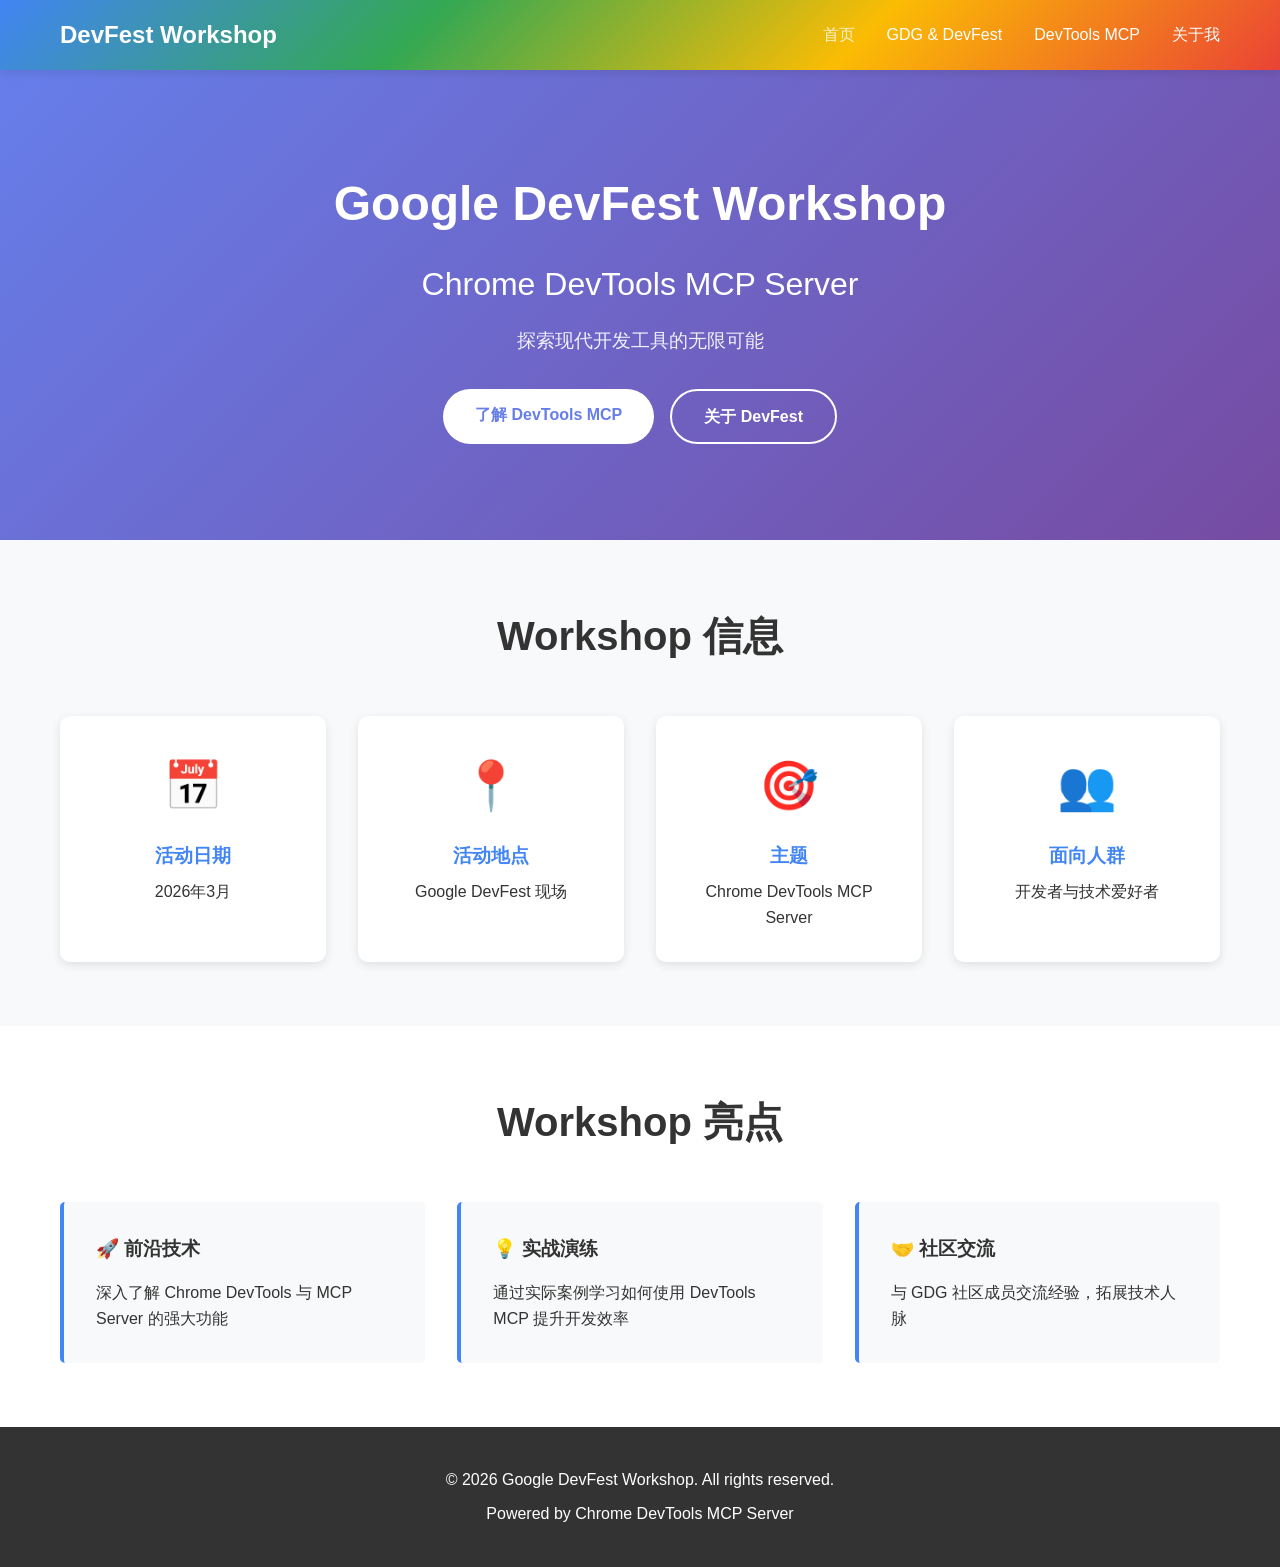
==== index.html @ 5e4a1fdc "Add files via upload" ====
<!DOCTYPE html>
<html lang="zh-CN">
<head>
    <meta charset="UTF-8">
    <meta name="viewport" content="width=device-width, initial-scale=1.0">
    <title>Google DevFest Workshop - Chrome DevTools MCP Server</title>
    <link rel="stylesheet" href="styles.css">
</head>
<body>
    <nav class="navbar">
        <div class="container">
            <div class="logo">DevFest Workshop</div>
            <ul class="nav-links">
                <li><a href="index.html" class="active">首页</a></li>
                <li><a href="gdg-devfest.html">GDG & DevFest</a></li>
                <li><a href="devtools-mcp.html">DevTools MCP</a></li>
                <li><a href="about-me.html">关于我</a></li>
            </ul>
        </div>
    </nav>

    <header class="hero">
        <div class="container">
            <h1>Google DevFest Workshop</h1>
            <h2>Chrome DevTools MCP Server</h2>
            <p class="subtitle">探索现代开发工具的无限可能</p>
            <div class="hero-buttons">
                <a href="devtools-mcp.html" class="btn btn-primary">了解 DevTools MCP</a>
                <a href="gdg-devfest.html" class="btn btn-secondary">关于 DevFest</a>
            </div>
        </div>
    </header>

    <section class="workshop-info">
        <div class="container">
            <h2>Workshop 信息</h2>
            <div class="info-grid">
                <div class="info-card">
                    <div class="icon">📅</div>
                    <h3>活动日期</h3>
                    <p>2026年3月</p>
                </div>
                <div class="info-card">
                    <div class="icon">📍</div>
                    <h3>活动地点</h3>
                    <p>Google DevFest 现场</p>
                </div>
                <div class="info-card">
                    <div class="icon">🎯</div>
                    <h3>主题</h3>
                    <p>Chrome DevTools MCP Server</p>
                </div>
                <div class="info-card">
                    <div class="icon">👥</div>
                    <h3>面向人群</h3>
                    <p>开发者与技术爱好者</p>
                </div>
            </div>
        </div>
    </section>

    <section class="highlights">
        <div class="container">
            <h2>Workshop 亮点</h2>
            <div class="highlights-grid">
                <div class="highlight-item">
                    <h3>🚀 前沿技术</h3>
                    <p>深入了解 Chrome DevTools 与 MCP Server 的强大功能</p>
                </div>
                <div class="highlight-item">
                    <h3>💡 实战演练</h3>
                    <p>通过实际案例学习如何使用 DevTools MCP 提升开发效率</p>
                </div>
                <div class="highlight-item">
                    <h3>🤝 社区交流</h3>
                    <p>与 GDG 社区成员交流经验，拓展技术人脉</p>
                </div>
            </div>
        </div>
    </section>

    <footer>
        <div class="container">
            <p>&copy; 2026 Google DevFest Workshop. All rights reserved.</p>
            <p>Powered by Chrome DevTools MCP Server</p>
        </div>
    </footer>
</body>
</html>
---- styles.css ----
* {
    margin: 0;
    padding: 0;
    box-sizing: border-box;
}

body {
    font-family: 'Segoe UI', Tahoma, Geneva, Verdana, sans-serif;
    line-height: 1.6;
    color: #333;
}

.container {
    max-width: 1200px;
    margin: 0 auto;
    padding: 0 20px;
}

/* Navbar */
.navbar {
    background: linear-gradient(135deg, #4285f4, #34a853, #fbbc04, #ea4335);
    padding: 1rem 0;
    position: sticky;
    top: 0;
    z-index: 1000;
    box-shadow: 0 2px 10px rgba(0,0,0,0.1);
}

.navbar .container {
    display: flex;
    justify-content: space-between;
    align-items: center;
}

.logo {
    font-size: 1.5rem;
    font-weight: bold;
    color: white;
}

.nav-links {
    display: flex;
    list-style: none;
    gap: 2rem;
}

.nav-links a {
    color: white;
    text-decoration: none;
    font-weight: 500;
    transition: opacity 0.3s;
}

.nav-links a:hover,
.nav-links a.active {
    opacity: 0.8;
}

/* Hero Section */
.hero {
    background: linear-gradient(135deg, #667eea 0%, #764ba2 100%);
    color: white;
    padding: 6rem 0;
    text-align: center;
}

.hero h1 {
    font-size: 3rem;
    margin-bottom: 1rem;
}

.hero h2 {
    font-size: 2rem;
    margin-bottom: 1rem;
    font-weight: 400;
}

.subtitle {
    font-size: 1.2rem;
    margin-bottom: 2rem;
    opacity: 0.9;
}

.hero-buttons {
    display: flex;
    gap: 1rem;
    justify-content: center;
}

.btn {
    padding: 0.8rem 2rem;
    border-radius: 50px;
    text-decoration: none;
    font-weight: 600;
    transition: transform 0.3s, box-shadow 0.3s;
}

.btn:hover {
    transform: translateY(-2px);
    box-shadow: 0 5px 15px rgba(0,0,0,0.2);
}

.btn-primary {
    background: white;
    color: #667eea;
}

.btn-secondary {
    background: transparent;
    color: white;
    border: 2px solid white;
}

/* Workshop Info */
.workshop-info {
    padding: 4rem 0;
    background: #f8f9fa;
}

.workshop-info h2 {
    text-align: center;
    font-size: 2.5rem;
    margin-bottom: 3rem;
    color: #333;
}

.info-grid {
    display: grid;
    grid-template-columns: repeat(auto-fit, minmax(250px, 1fr));
    gap: 2rem;
}

.info-card {
    background: white;
    padding: 2rem;
    border-radius: 10px;
    text-align: center;
    box-shadow: 0 3px 10px rgba(0,0,0,0.1);
    transition: transform 0.3s;
}

.info-card:hover {
    transform: translateY(-5px);
}

.icon {
    font-size: 3rem;
    margin-bottom: 1rem;
}

.info-card h3 {
    color: #4285f4;
    margin-bottom: 0.5rem;
}

/* Highlights */
.highlights {
    padding: 4rem 0;
}

.highlights h2 {
    text-align: center;
    font-size: 2.5rem;
    margin-bottom: 3rem;
    color: #333;
}

.highlights-grid {
    display: grid;
    grid-template-columns: repeat(auto-fit, minmax(300px, 1fr));
    gap: 2rem;
}

.highlight-item {
    padding: 2rem;
    border-left: 4px solid #4285f4;
    background: #f8f9fa;
    border-radius: 5px;
}

.highlight-item h3 {
    margin-bottom: 1rem;
    color: #333;
}

/* Footer */
footer {
    background: #333;
    color: white;
    text-align: center;
    padding: 2rem 0;
}

footer p {
    margin: 0.5rem 0;
}

/* Responsive */
@media (max-width: 768px) {
    .hero h1 {
        font-size: 2rem;
    }
    
    .hero h2 {
        font-size: 1.5rem;
    }
    
    .nav-links {
        gap: 1rem;
    }
    
    .hero-buttons {
        flex-direction: column;
        align-items: center;
    }
}
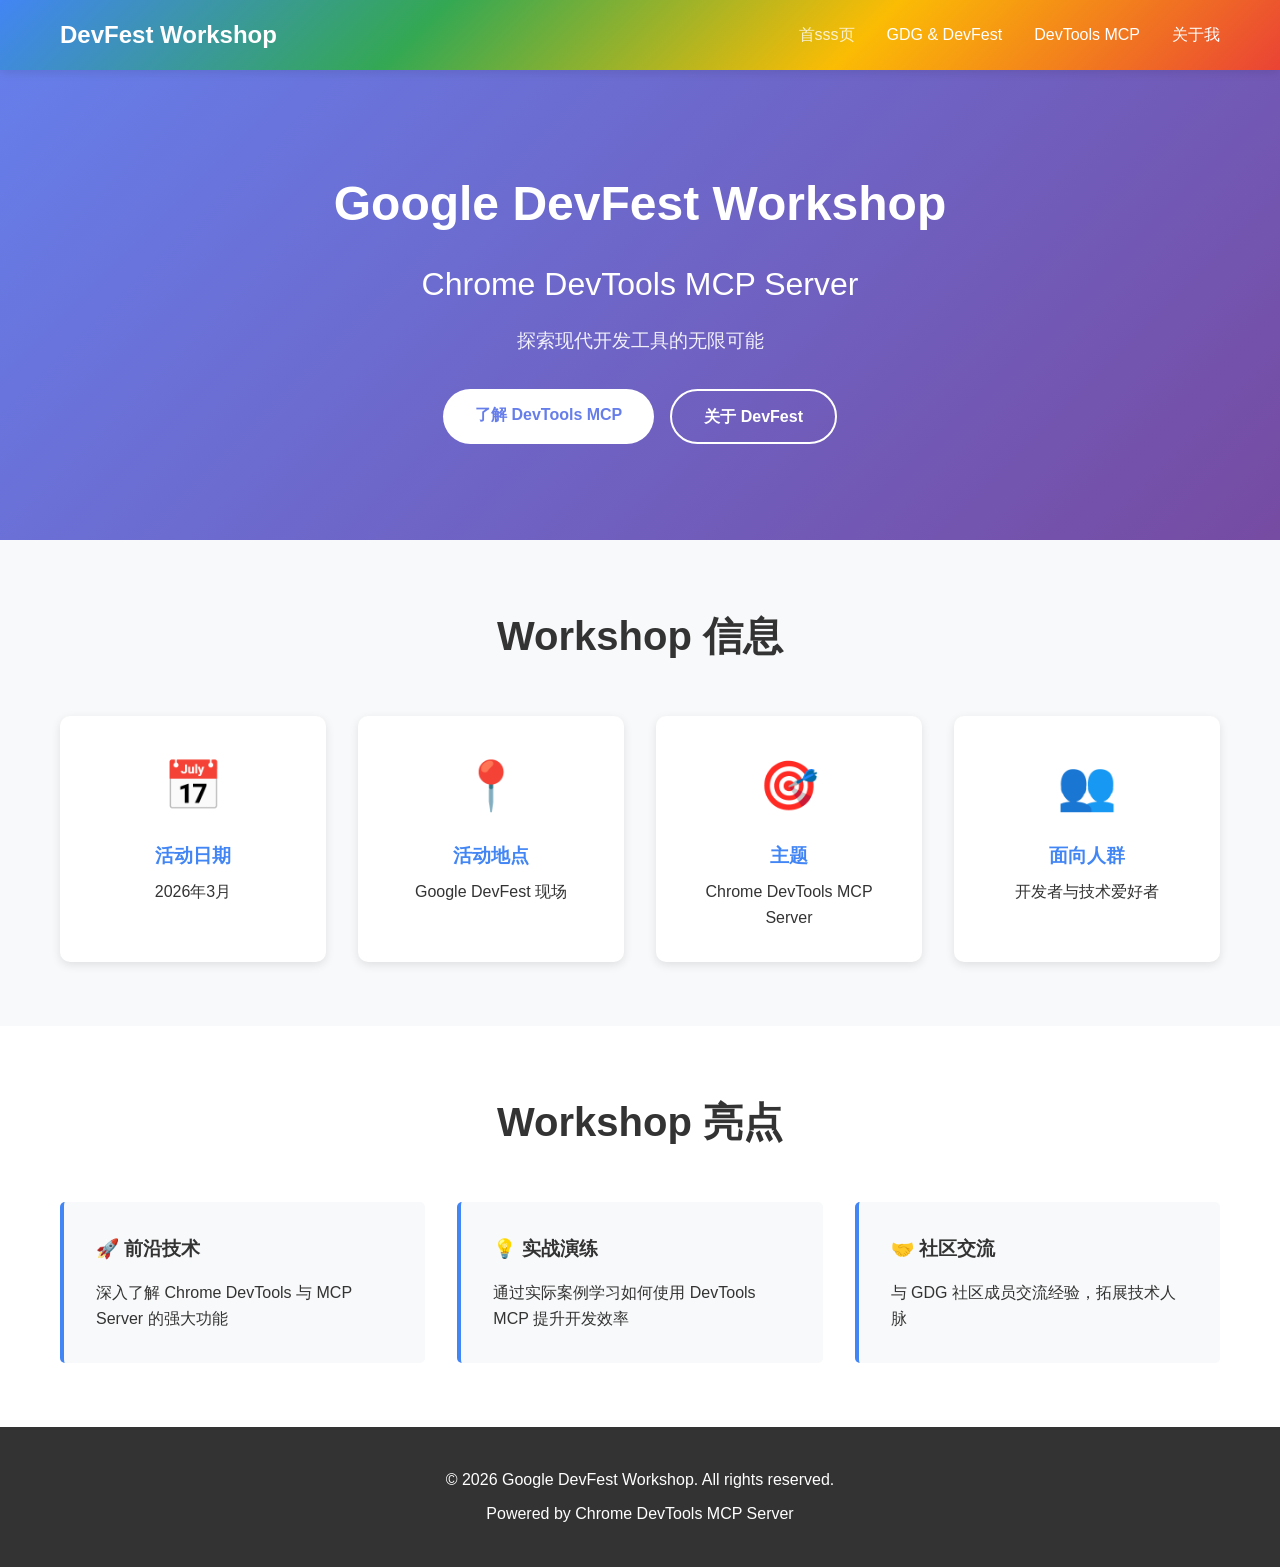
==== commit ad0c3bcb: "Update index.html" ====
--- a/index.html
+++ b/index.html
@@ -11,7 +11,7 @@
         <div class="container">
             <div class="logo">DevFest Workshop</div>
             <ul class="nav-links">
-                <li><a href="index.html" class="active">首页</a></li>
+                <li><a href="index.html" class="active">首sss页</a></li>
                 <li><a href="gdg-devfest.html">GDG & DevFest</a></li>
                 <li><a href="devtools-mcp.html">DevTools MCP</a></li>
                 <li><a href="about-me.html">关于我</a></li>
@@ -87,3 +87,4 @@
     </footer>
 </body>
 </html>
+
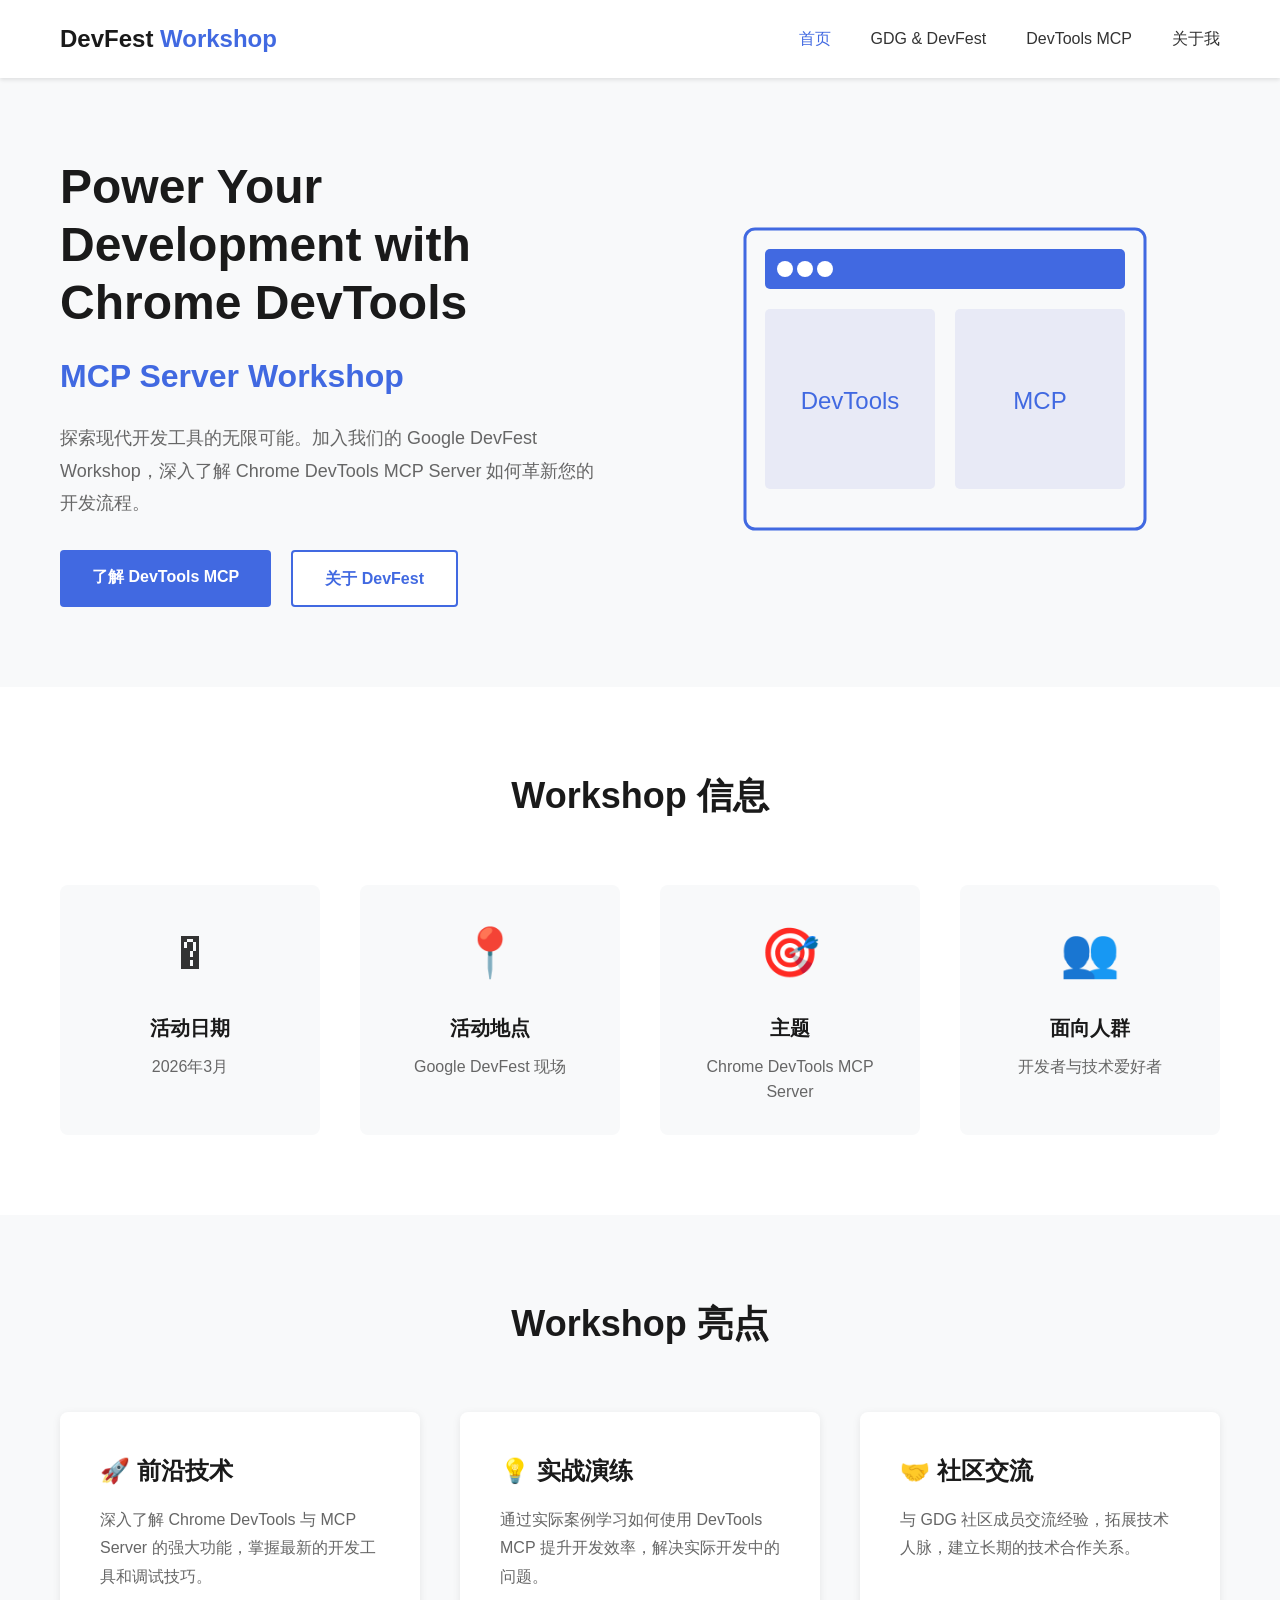
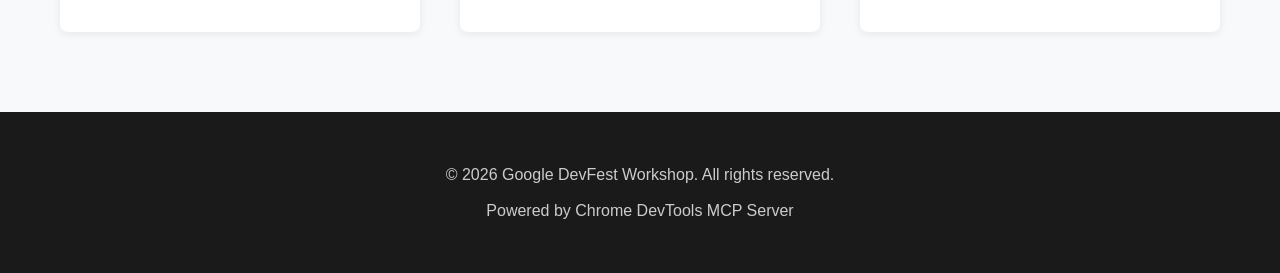
==== commit 38553541: "Redesign website with Insuremo style" ====
--- a/index.html
+++ b/index.html
@@ -9,9 +9,9 @@
 <body>
     <nav class="navbar">
         <div class="container">
-            <div class="logo">DevFest Workshop</div>
+            <div class="logo">DevFest <span>Workshop</span></div>
             <ul class="nav-links">
-                <li><a href="index.html" class="active">首sss页</a></li>
+                <li><a href="index.html" class="active">首页</a></li>
                 <li><a href="gdg-devfest.html">GDG & DevFest</a></li>
                 <li><a href="devtools-mcp.html">DevTools MCP</a></li>
                 <li><a href="about-me.html">关于我</a></li>
@@ -19,24 +19,39 @@
         </div>
     </nav>
 
-    <header class="hero">
+    <section class="hero">
         <div class="container">
-            <h1>Google DevFest Workshop</h1>
-            <h2>Chrome DevTools MCP Server</h2>
-            <p class="subtitle">探索现代开发工具的无限可能</p>
-            <div class="hero-buttons">
-                <a href="devtools-mcp.html" class="btn btn-primary">了解 DevTools MCP</a>
-                <a href="gdg-devfest.html" class="btn btn-secondary">关于 DevFest</a>
+            <div class="hero-content">
+                <h1>Power Your Development with Chrome DevTools</h1>
+                <h2>MCP Server Workshop</h2>
+                <p class="subtitle">探索现代开发工具的无限可能。加入我们的 Google DevFest Workshop，深入了解 Chrome DevTools MCP Server 如何革新您的开发流程。</p>
+                <div class="hero-buttons">
+                    <a href="devtools-mcp.html" class="btn btn-primary">了解 DevTools MCP</a>
+                    <a href="gdg-devfest.html" class="btn btn-secondary">关于 DevFest</a>
+                </div>
+            </div>
+            <div class="hero-image">
+                <svg width="500" height="400" viewBox="0 0 500 400" xmlns="http://www.w3.org/2000/svg">
+                    <rect x="50" y="50" width="400" height="300" rx="10" fill="#f8f9fa" stroke="#4169E1" stroke-width="3"/>
+                    <rect x="70" y="70" width="360" height="40" rx="5" fill="#4169E1"/>
+                    <circle cx="90" cy="90" r="8" fill="#fff"/>
+                    <circle cx="110" cy="90" r="8" fill="#fff"/>
+                    <circle cx="130" cy="90" r="8" fill="#fff"/>
+                    <rect x="70" y="130" width="170" height="180" rx="5" fill="#e8eaf6"/>
+                    <rect x="260" y="130" width="170" height="180" rx="5" fill="#e8eaf6"/>
+                    <text x="155" y="230" font-family="Arial" font-size="24" fill="#4169E1" text-anchor="middle">DevTools</text>
+                    <text x="345" y="230" font-family="Arial" font-size="24" fill="#4169E1" text-anchor="middle">MCP</text>
+                </svg>
             </div>
         </div>
-    </header>
+    </section>
 
     <section class="workshop-info">
         <div class="container">
             <h2>Workshop 信息</h2>
             <div class="info-grid">
                 <div class="info-card">
-                    <div class="icon">📅</div>
+                    <div class="icon">�</div>
                     <h3>活动日期</h3>
                     <p>2026年3月</p>
                 </div>
@@ -65,15 +80,15 @@
             <div class="highlights-grid">
                 <div class="highlight-item">
                     <h3>🚀 前沿技术</h3>
-                    <p>深入了解 Chrome DevTools 与 MCP Server 的强大功能</p>
+                    <p>深入了解 Chrome DevTools 与 MCP Server 的强大功能，掌握最新的开发工具和调试技巧。</p>
                 </div>
                 <div class="highlight-item">
                     <h3>💡 实战演练</h3>
-                    <p>通过实际案例学习如何使用 DevTools MCP 提升开发效率</p>
+                    <p>通过实际案例学习如何使用 DevTools MCP 提升开发效率，解决实际开发中的问题。</p>
                 </div>
                 <div class="highlight-item">
                     <h3>🤝 社区交流</h3>
-                    <p>与 GDG 社区成员交流经验，拓展技术人脉</p>
+                    <p>与 GDG 社区成员交流经验，拓展技术人脉，建立长期的技术合作关系。</p>
                 </div>
             </div>
         </div>
@@ -87,4 +102,3 @@
     </footer>
 </body>
 </html>
-
--- a/styles.css
+++ b/styles.css
@@ -1,3 +1,4 @@
+/* Insuremo-inspired Design */
 * {
     margin: 0;
     padding: 0;
@@ -5,9 +6,10 @@
 }
 
 body {
-    font-family: 'Segoe UI', Tahoma, Geneva, Verdana, sans-serif;
+    font-family: -apple-system, BlinkMacSystemFont, 'Segoe UI', Roboto, 'Helvetica Neue', Arial, sans-serif;
     line-height: 1.6;
     color: #333;
+    background: #fff;
 }
 
 .container {
@@ -16,14 +18,14 @@
     padding: 0 20px;
 }
 
-/* Navbar */
+/* Navigation */
 .navbar {
-    background: linear-gradient(135deg, #4285f4, #34a853, #fbbc04, #ea4335);
-    padding: 1rem 0;
+    background: #fff;
+    padding: 20px 0;
+    box-shadow: 0 2px 4px rgba(0,0,0,0.1);
     position: sticky;
     top: 0;
     z-index: 1000;
-    box-shadow: 0 2px 10px rgba(0,0,0,0.1);
 }
 
 .navbar .container {
@@ -33,184 +35,249 @@
 }
 
 .logo {
-    font-size: 1.5rem;
-    font-weight: bold;
-    color: white;
+    font-size: 24px;
+    font-weight: 700;
+    color: #1a1a1a;
+}
+
+.logo span {
+    color: #4169E1;
 }
 
 .nav-links {
     display: flex;
     list-style: none;
-    gap: 2rem;
+    gap: 40px;
 }
 
 .nav-links a {
-    color: white;
     text-decoration: none;
+    color: #333;
     font-weight: 500;
-    transition: opacity 0.3s;
+    transition: color 0.3s;
 }
 
 .nav-links a:hover,
 .nav-links a.active {
-    opacity: 0.8;
+    color: #4169E1;
 }
 
 /* Hero Section */
 .hero {
-    background: linear-gradient(135deg, #667eea 0%, #764ba2 100%);
-    color: white;
-    padding: 6rem 0;
-    text-align: center;
-}
-
-.hero h1 {
-    font-size: 3rem;
-    margin-bottom: 1rem;
-}
-
-.hero h2 {
-    font-size: 2rem;
-    margin-bottom: 1rem;
-    font-weight: 400;
-}
-
-.subtitle {
-    font-size: 1.2rem;
-    margin-bottom: 2rem;
-    opacity: 0.9;
+    padding: 80px 0;
+    background: #f8f9fa;
+}
+
+.hero .container {
+    display: grid;
+    grid-template-columns: 1fr 1fr;
+    gap: 60px;
+    align-items: center;
+}
+
+.hero-content h1 {
+    font-size: 48px;
+    font-weight: 700;
+    line-height: 1.2;
+    margin-bottom: 20px;
+    color: #1a1a1a;
+}
+
+.hero-content h2 {
+    font-size: 32px;
+    font-weight: 600;
+    color: #4169E1;
+    margin-bottom: 20px;
+}
+
+.hero-content .subtitle {
+    font-size: 18px;
+    color: #666;
+    margin-bottom: 30px;
+    line-height: 1.8;
 }
 
 .hero-buttons {
     display: flex;
-    gap: 1rem;
-    justify-content: center;
+    gap: 20px;
 }
 
 .btn {
-    padding: 0.8rem 2rem;
-    border-radius: 50px;
+    padding: 14px 32px;
+    border-radius: 4px;
     text-decoration: none;
     font-weight: 600;
-    transition: transform 0.3s, box-shadow 0.3s;
-}
-
-.btn:hover {
+    transition: all 0.3s;
+    display: inline-block;
+}
+
+.btn-primary {
+    background: #4169E1;
+    color: #fff;
+}
+
+.btn-primary:hover {
+    background: #3154c4;
     transform: translateY(-2px);
-    box-shadow: 0 5px 15px rgba(0,0,0,0.2);
-}
-
-.btn-primary {
-    background: white;
-    color: #667eea;
+    box-shadow: 0 4px 12px rgba(65,105,225,0.3);
 }
 
 .btn-secondary {
-    background: transparent;
-    color: white;
-    border: 2px solid white;
-}
-
-/* Workshop Info */
+    background: #fff;
+    color: #4169E1;
+    border: 2px solid #4169E1;
+}
+
+.btn-secondary:hover {
+    background: #4169E1;
+    color: #fff;
+}
+
+.hero-image {
+    text-align: center;
+}
+
+.hero-image img {
+    max-width: 100%;
+    height: auto;
+    border-radius: 8px;
+}
+
+/* Info Section */
 .workshop-info {
-    padding: 4rem 0;
-    background: #f8f9fa;
+    padding: 80px 0;
+    background: #fff;
 }
 
 .workshop-info h2 {
     text-align: center;
-    font-size: 2.5rem;
-    margin-bottom: 3rem;
-    color: #333;
+    font-size: 36px;
+    font-weight: 700;
+    margin-bottom: 60px;
+    color: #1a1a1a;
 }
 
 .info-grid {
     display: grid;
     grid-template-columns: repeat(auto-fit, minmax(250px, 1fr));
-    gap: 2rem;
+    gap: 40px;
 }
 
 .info-card {
-    background: white;
-    padding: 2rem;
-    border-radius: 10px;
-    text-align: center;
-    box-shadow: 0 3px 10px rgba(0,0,0,0.1);
-    transition: transform 0.3s;
+    text-align: center;
+    padding: 30px;
+    background: #f8f9fa;
+    border-radius: 8px;
+    transition: transform 0.3s, box-shadow 0.3s;
 }
 
 .info-card:hover {
     transform: translateY(-5px);
+    box-shadow: 0 8px 24px rgba(0,0,0,0.1);
 }
 
 .icon {
-    font-size: 3rem;
-    margin-bottom: 1rem;
+    font-size: 48px;
+    margin-bottom: 20px;
 }
 
 .info-card h3 {
-    color: #4285f4;
-    margin-bottom: 0.5rem;
-}
-
-/* Highlights */
+    font-size: 20px;
+    font-weight: 600;
+    margin-bottom: 10px;
+    color: #1a1a1a;
+}
+
+.info-card p {
+    color: #666;
+    font-size: 16px;
+}
+
+/* Highlights Section */
 .highlights {
-    padding: 4rem 0;
+    padding: 80px 0;
+    background: #f8f9fa;
 }
 
 .highlights h2 {
     text-align: center;
-    font-size: 2.5rem;
-    margin-bottom: 3rem;
-    color: #333;
+    font-size: 36px;
+    font-weight: 700;
+    margin-bottom: 60px;
+    color: #1a1a1a;
 }
 
 .highlights-grid {
     display: grid;
     grid-template-columns: repeat(auto-fit, minmax(300px, 1fr));
-    gap: 2rem;
+    gap: 40px;
 }
 
 .highlight-item {
-    padding: 2rem;
-    border-left: 4px solid #4285f4;
-    background: #f8f9fa;
-    border-radius: 5px;
+    background: #fff;
+    padding: 40px;
+    border-radius: 8px;
+    box-shadow: 0 2px 8px rgba(0,0,0,0.08);
+    transition: transform 0.3s, box-shadow 0.3s;
+}
+
+.highlight-item:hover {
+    transform: translateY(-5px);
+    box-shadow: 0 8px 24px rgba(0,0,0,0.12);
 }
 
 .highlight-item h3 {
-    margin-bottom: 1rem;
-    color: #333;
+    font-size: 24px;
+    font-weight: 600;
+    margin-bottom: 15px;
+    color: #1a1a1a;
+}
+
+.highlight-item p {
+    color: #666;
+    line-height: 1.8;
 }
 
 /* Footer */
 footer {
-    background: #333;
-    color: white;
-    text-align: center;
-    padding: 2rem 0;
+    background: #1a1a1a;
+    color: #fff;
+    padding: 40px 0;
+    text-align: center;
 }
 
 footer p {
-    margin: 0.5rem 0;
+    margin: 10px 0;
+    color: #ccc;
 }
 
 /* Responsive */
 @media (max-width: 768px) {
-    .hero h1 {
-        font-size: 2rem;
-    }
-    
-    .hero h2 {
-        font-size: 1.5rem;
+    .hero .container {
+        grid-template-columns: 1fr;
+        text-align: center;
+    }
+    
+    .hero-content h1 {
+        font-size: 36px;
+    }
+    
+    .hero-content h2 {
+        font-size: 24px;
+    }
+    
+    .hero-buttons {
+        justify-content: center;
+        flex-wrap: wrap;
     }
     
     .nav-links {
-        gap: 1rem;
-    }
-    
-    .hero-buttons {
-        flex-direction: column;
-        align-items: center;
-    }
-}
+        gap: 20px;
+        flex-wrap: wrap;
+    }
+    
+    .info-grid,
+    .highlights-grid {
+        grid-template-columns: 1fr;
+    }
+}
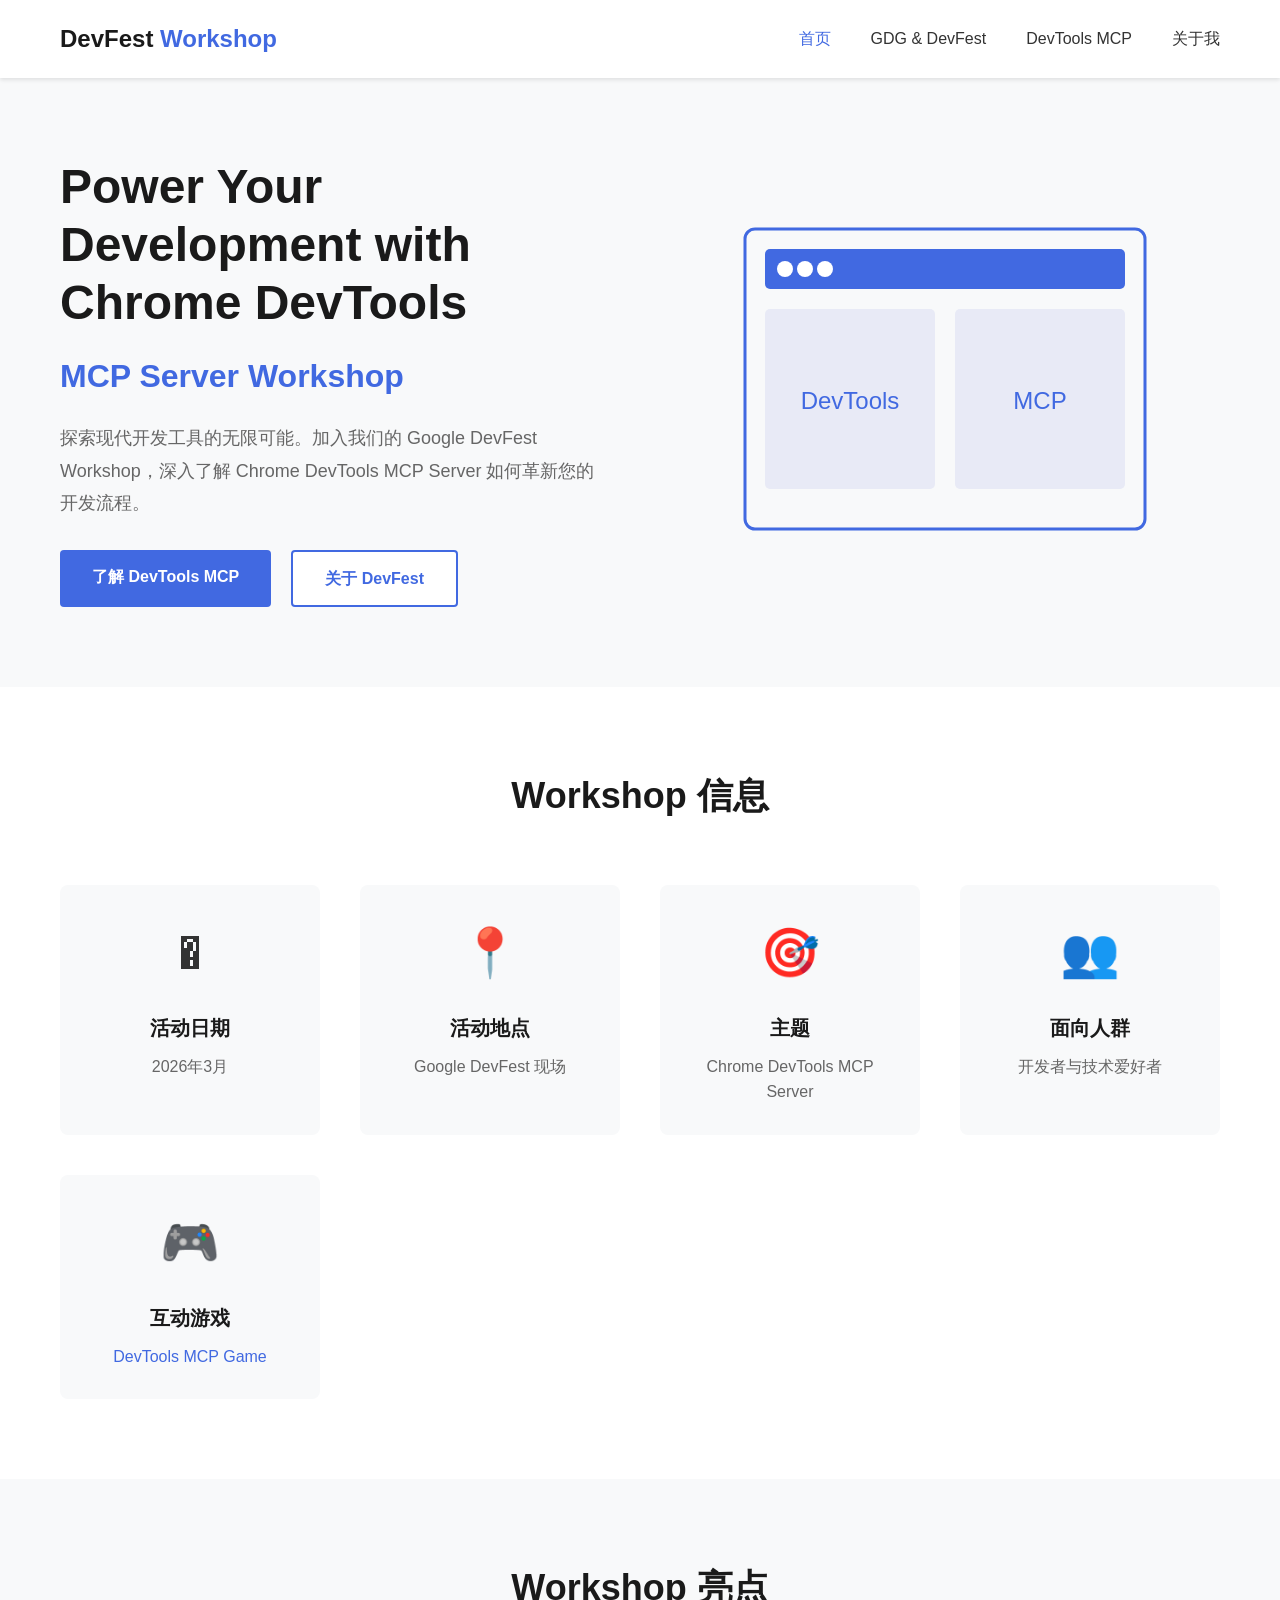
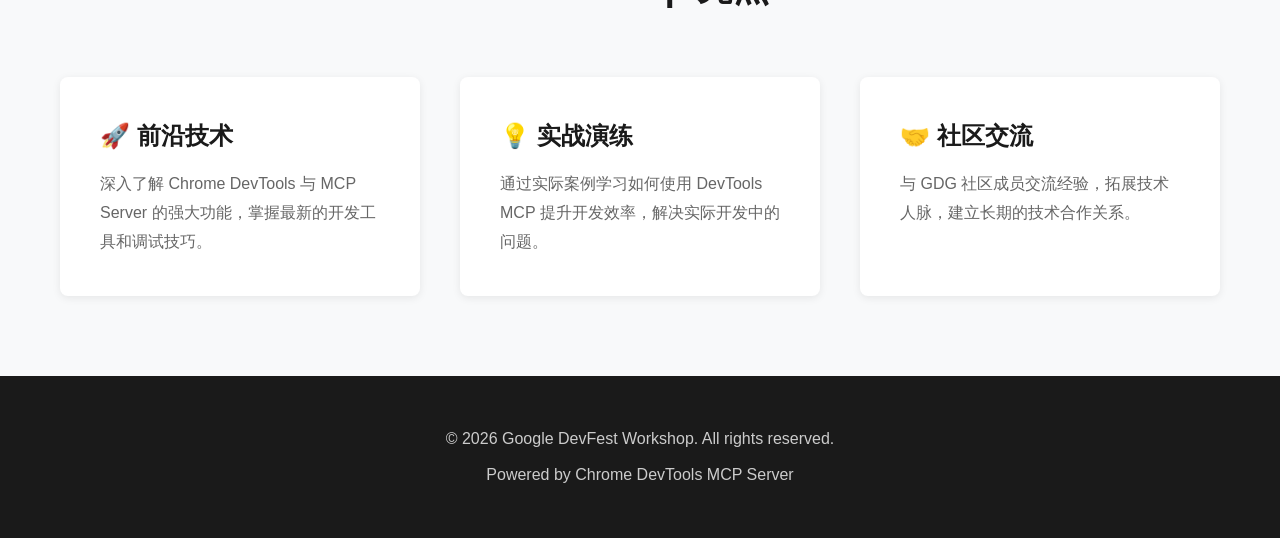
==== commit 4716a68e: "Add DevTools MCP Game link and new workshop info item" ====
--- a/index.html
+++ b/index.html
@@ -70,6 +70,11 @@
                     <h3>面向人群</h3>
                     <p>开发者与技术爱好者</p>
                 </div>
+                <div class="info-card">
+                    <div class="icon">🎮</div>
+                    <h3>互动游戏</h3>
+                    <p><a href="https://jaxnext.github.io/devtools-mcp-game/" target="_blank" style="color: #4169E1; text-decoration: none;">DevTools MCP Game</a></p>
+                </div>
             </div>
         </div>
     </section>
--- a/styles.css
+++ b/styles.css
@@ -251,33 +251,222 @@
     color: #ccc;
 }
 
-/* Responsive */
+/* Responsive Design */
+
+/* Tablet and below */
+@media (max-width: 992px) {
+    .container {
+        padding: 0 16px;
+    }
+    
+    .hero .container {
+        gap: 40px;
+    }
+    
+    .hero-content h1 {
+        font-size: 40px;
+    }
+    
+    .hero-content h2 {
+        font-size: 28px;
+    }
+    
+    .workshop-info h2,
+    .highlights h2 {
+        font-size: 32px;
+        margin-bottom: 40px;
+    }
+    
+    .info-grid {
+        grid-template-columns: repeat(2, 1fr);
+        gap: 30px;
+    }
+    
+    .highlights-grid {
+        gap: 30px;
+    }
+}
+
+/* Mobile */
 @media (max-width: 768px) {
+    /* Navigation */
+    .navbar {
+        padding: 16px 0;
+    }
+    
+    .logo {
+        font-size: 20px;
+    }
+    
+    .nav-links {
+        gap: 16px;
+        flex-wrap: wrap;
+        justify-content: center;
+    }
+    
+    .nav-links a {
+        font-size: 14px;
+    }
+    
+    /* Hero Section */
+    .hero {
+        padding: 60px 0;
+    }
+    
     .hero .container {
         grid-template-columns: 1fr;
         text-align: center;
+        gap: 40px;
     }
     
     .hero-content h1 {
-        font-size: 36px;
+        font-size: 32px;
+        margin-bottom: 16px;
     }
     
     .hero-content h2 {
         font-size: 24px;
+        margin-bottom: 16px;
+    }
+    
+    .hero-content .subtitle {
+        font-size: 16px;
+        margin-bottom: 24px;
     }
     
     .hero-buttons {
         justify-content: center;
-        flex-wrap: wrap;
-    }
-    
-    .nav-links {
-        gap: 20px;
-        flex-wrap: wrap;
-    }
-    
-    .info-grid,
+        flex-direction: column;
+        gap: 12px;
+    }
+    
+    .btn {
+        width: 100%;
+        max-width: 300px;
+        padding: 12px 24px;
+        font-size: 15px;
+    }
+    
+    .hero-image svg {
+        max-width: 100%;
+        height: auto;
+    }
+    
+    /* Info Section */
+    .workshop-info,
+    .highlights {
+        padding: 60px 0;
+    }
+    
+    .workshop-info h2,
+    .highlights h2 {
+        font-size: 28px;
+        margin-bottom: 32px;
+    }
+    
+    .info-grid {
+        grid-template-columns: 1fr;
+        gap: 24px;
+    }
+    
+    .info-card {
+        padding: 24px;
+    }
+    
+    .icon {
+        font-size: 40px;
+        margin-bottom: 16px;
+    }
+    
+    .info-card h3 {
+        font-size: 18px;
+    }
+    
+    .info-card p {
+        font-size: 15px;
+    }
+    
+    /* Highlights Section */
     .highlights-grid {
         grid-template-columns: 1fr;
-    }
-}
+        gap: 24px;
+    }
+    
+    .highlight-item {
+        padding: 30px 24px;
+    }
+    
+    .highlight-item h3 {
+        font-size: 20px;
+        margin-bottom: 12px;
+    }
+    
+    .highlight-item p {
+        font-size: 15px;
+    }
+    
+    /* Footer */
+    footer {
+        padding: 32px 0;
+    }
+    
+    footer p {
+        font-size: 14px;
+    }
+}
+
+/* Small Mobile */
+@media (max-width: 480px) {
+    .container {
+        padding: 0 12px;
+    }
+    
+    .logo {
+        font-size: 18px;
+    }
+    
+    .nav-links {
+        gap: 12px;
+    }
+    
+    .nav-links a {
+        font-size: 13px;
+    }
+    
+    .hero {
+        padding: 40px 0;
+    }
+    
+    .hero-content h1 {
+        font-size: 28px;
+    }
+    
+    .hero-content h2 {
+        font-size: 20px;
+    }
+    
+    .hero-content .subtitle {
+        font-size: 15px;
+    }
+    
+    .workshop-info,
+    .highlights {
+        padding: 40px 0;
+    }
+    
+    .workshop-info h2,
+    .highlights h2 {
+        font-size: 24px;
+        margin-bottom: 24px;
+    }
+    
+    .info-card,
+    .highlight-item {
+        padding: 20px;
+    }
+    
+    .btn {
+        padding: 10px 20px;
+        font-size: 14px;
+    }
+}
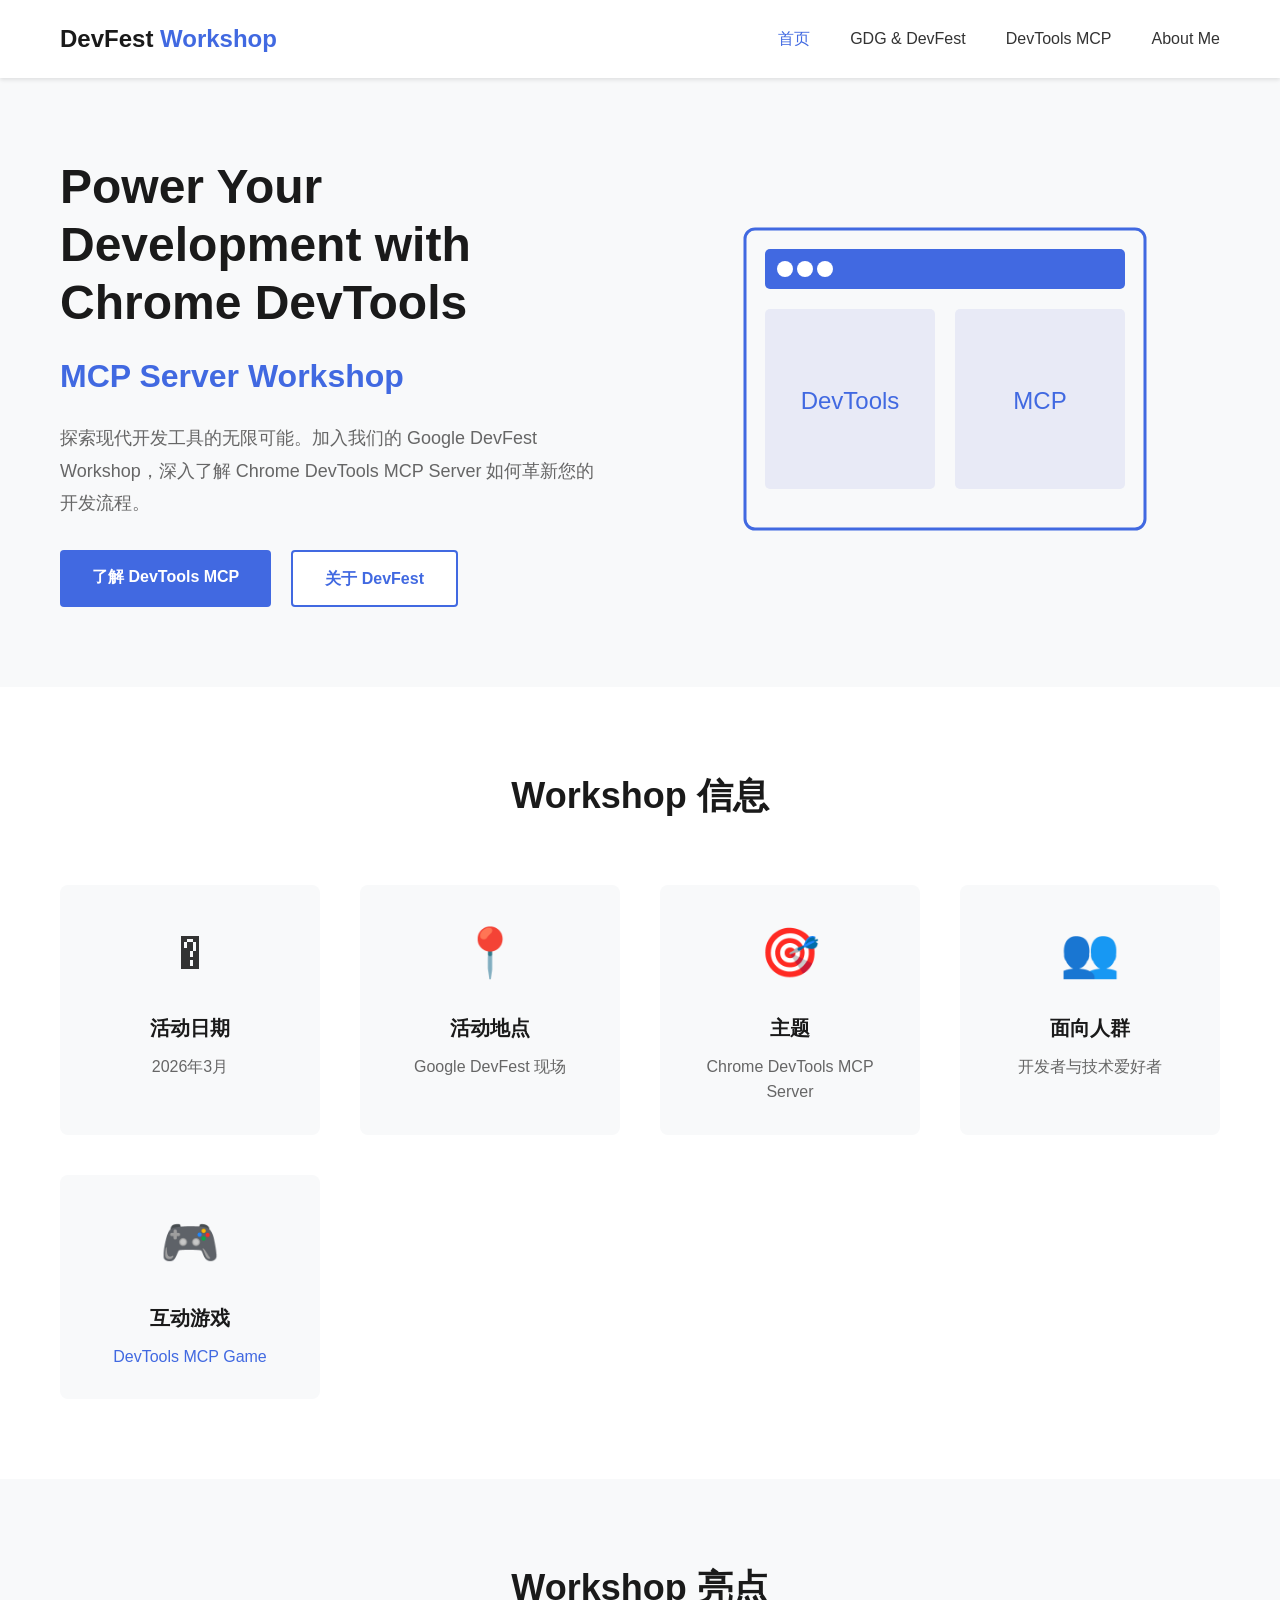
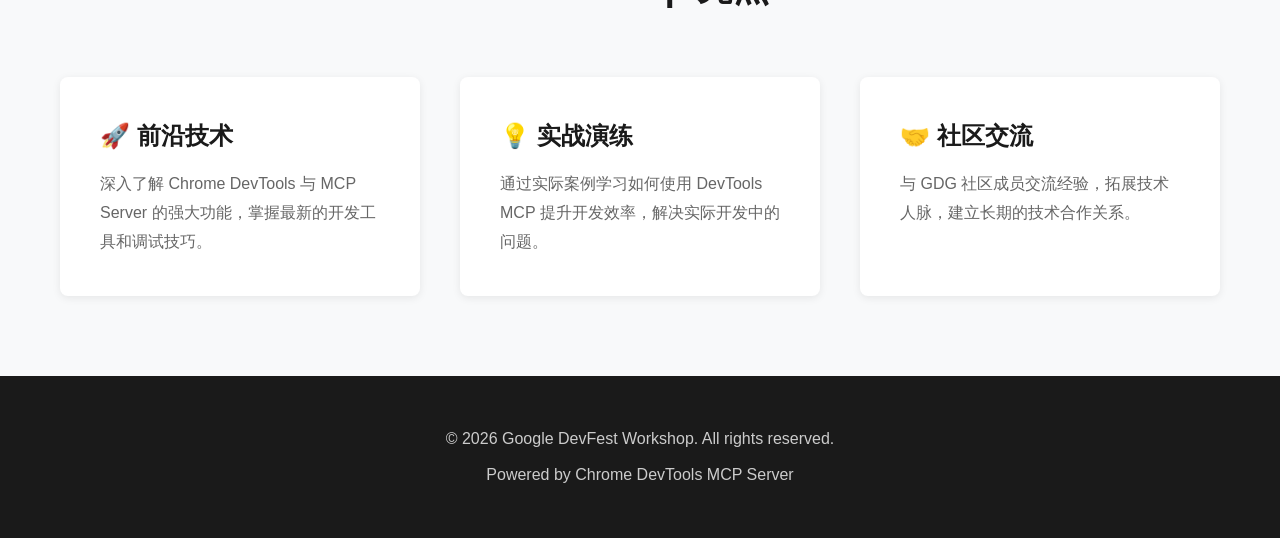
==== commit df442bd1: "Update About Me navigation and add game card" ====
--- a/index.html
+++ b/index.html
@@ -14,7 +14,7 @@
                 <li><a href="index.html" class="active">首页</a></li>
                 <li><a href="gdg-devfest.html">GDG & DevFest</a></li>
                 <li><a href="devtools-mcp.html">DevTools MCP</a></li>
-                <li><a href="about-me.html">关于我</a></li>
+                <li><a href="about-me.html">About Me</a></li>
             </ul>
         </div>
     </nav>
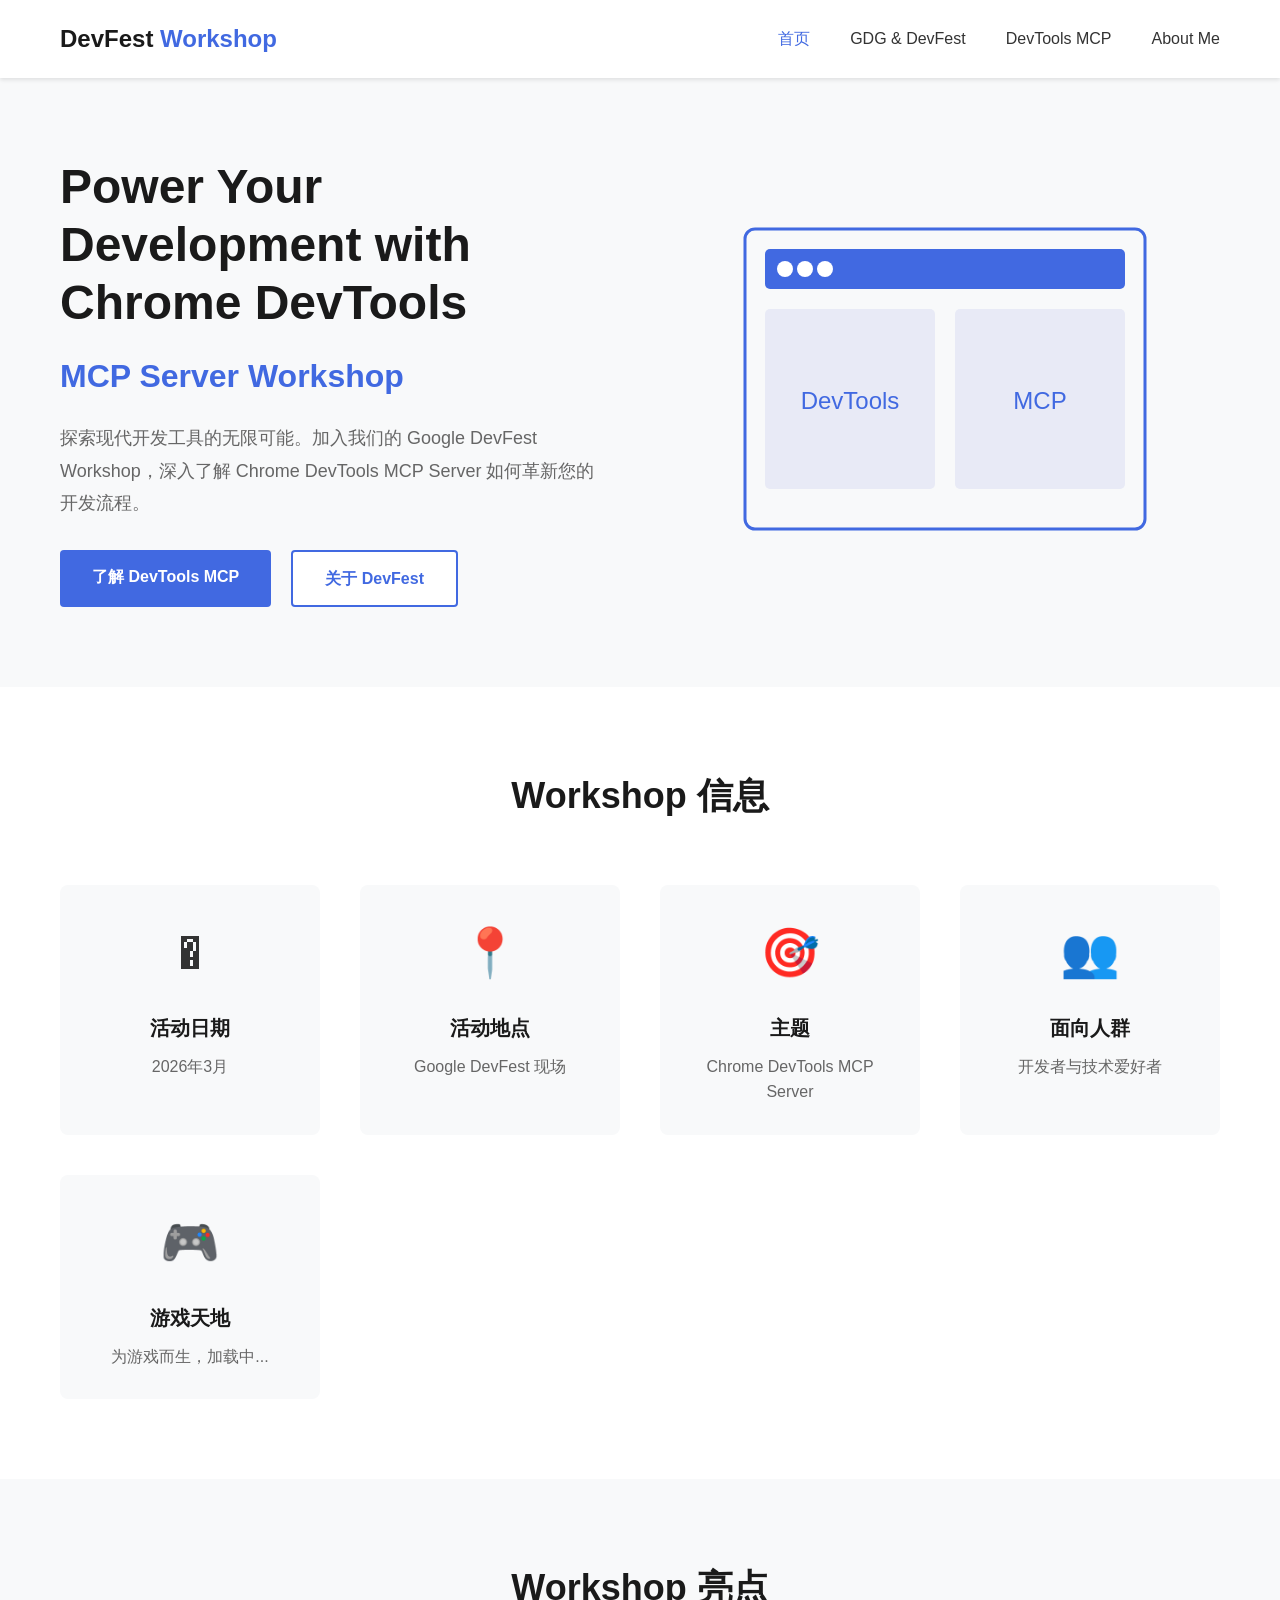
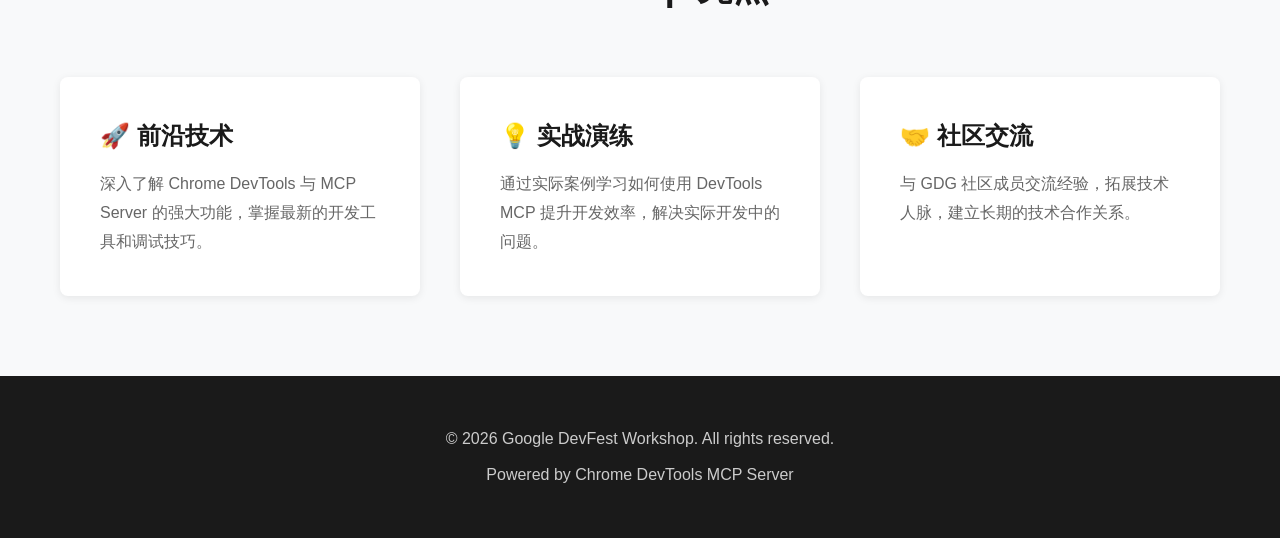
==== commit 17825bce: "Update game card title and styling" ====
--- a/index.html
+++ b/index.html
@@ -70,11 +70,13 @@
                     <h3>面向人群</h3>
                     <p>开发者与技术爱好者</p>
                 </div>
-                <div class="info-card">
-                    <div class="icon">🎮</div>
-                    <h3>互动游戏</h3>
-                    <p><a href="https://jaxnext.github.io/devtools-mcp-game/" target="_blank" style="color: #4169E1; text-decoration: none;">DevTools MCP Game</a></p>
-                </div>
+                <a href="https://jaxnext.github.io/devtools-mcp-game/" target="_blank" style="text-decoration: none; color: inherit; display: block;">
+                    <div class="info-card">
+                        <div class="icon">🎮</div>
+                        <h3>游戏天地</h3>
+                        <p style="color: #666;">为游戏而生，加载中...</p>
+                    </div>
+                </a>
             </div>
         </div>
     </section>
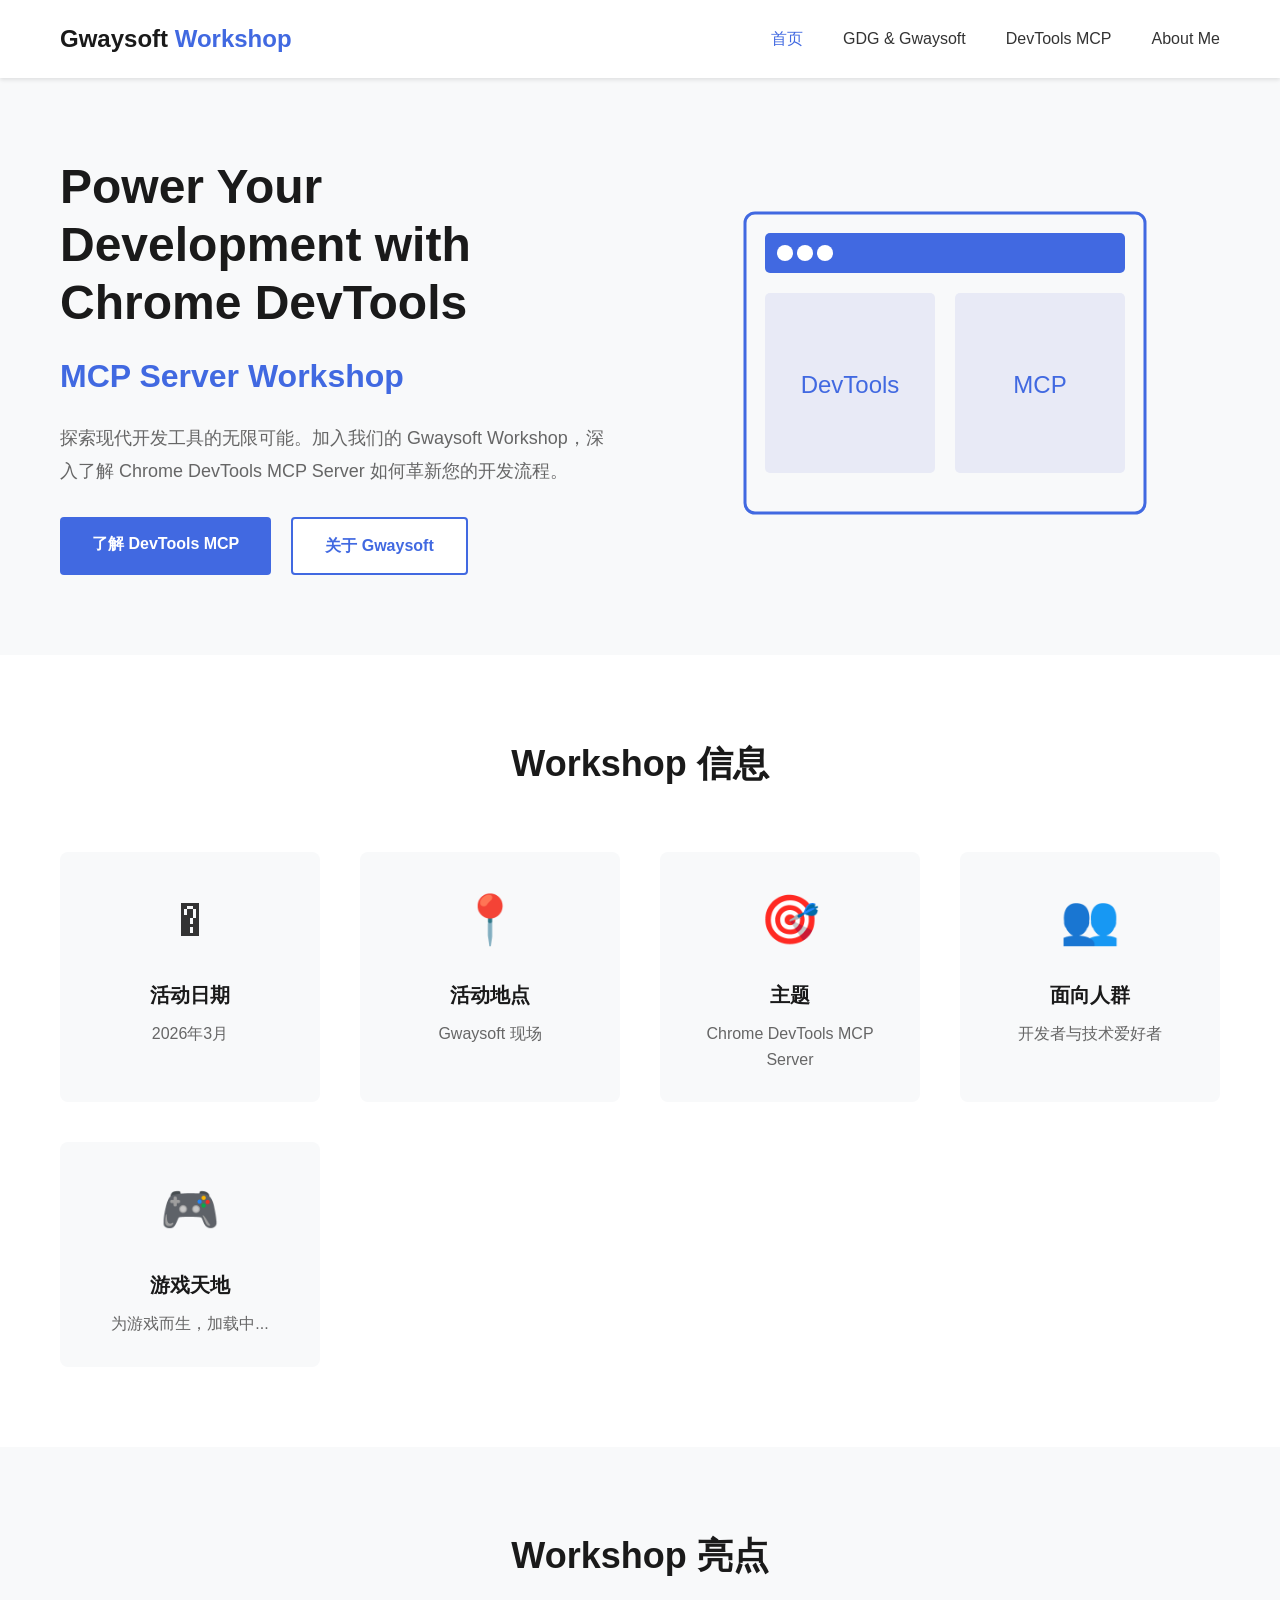
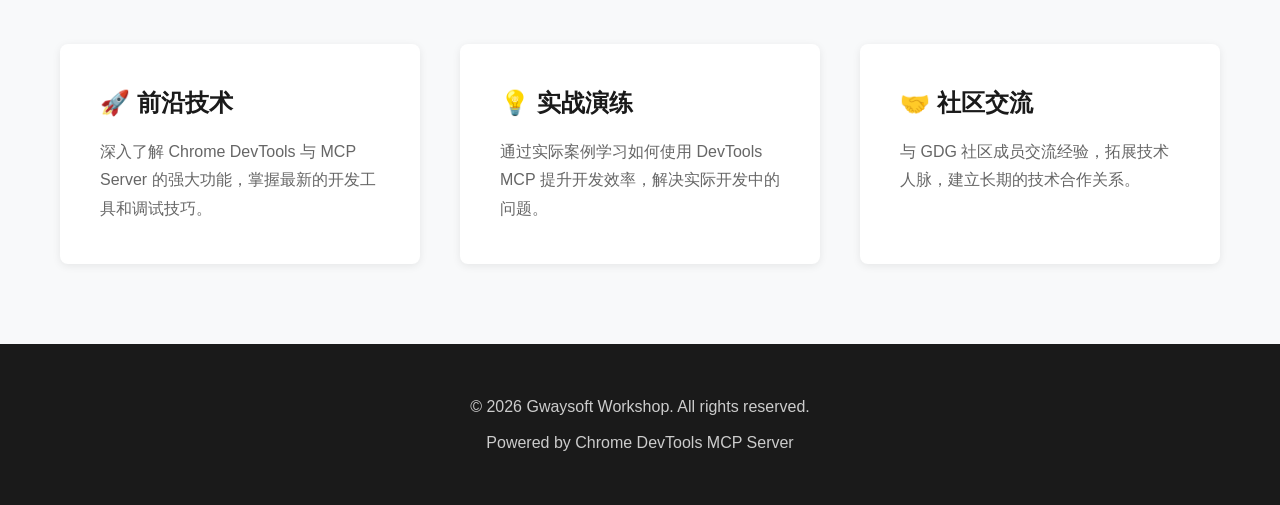
==== commit 39b7e7a9: "Replace Google and DevFest branding with Gwaysoft" ====
--- a/index.html
+++ b/index.html
@@ -3,16 +3,16 @@
 <head>
     <meta charset="UTF-8">
     <meta name="viewport" content="width=device-width, initial-scale=1.0">
-    <title>Google DevFest Workshop - Chrome DevTools MCP Server</title>
+    <title>Gwaysoft Workshop - Chrome DevTools MCP Server</title>
     <link rel="stylesheet" href="styles.css">
 </head>
 <body>
     <nav class="navbar">
         <div class="container">
-            <div class="logo">DevFest <span>Workshop</span></div>
+            <div class="logo">Gwaysoft <span>Workshop</span></div>
             <ul class="nav-links">
                 <li><a href="index.html" class="active">首页</a></li>
-                <li><a href="gdg-devfest.html">GDG & DevFest</a></li>
+                <li><a href="gdg-devfest.html">GDG & Gwaysoft</a></li>
                 <li><a href="devtools-mcp.html">DevTools MCP</a></li>
                 <li><a href="about-me.html">About Me</a></li>
             </ul>
@@ -24,10 +24,10 @@
             <div class="hero-content">
                 <h1>Power Your Development with Chrome DevTools</h1>
                 <h2>MCP Server Workshop</h2>
-                <p class="subtitle">探索现代开发工具的无限可能。加入我们的 Google DevFest Workshop，深入了解 Chrome DevTools MCP Server 如何革新您的开发流程。</p>
+                <p class="subtitle">探索现代开发工具的无限可能。加入我们的 Gwaysoft Workshop，深入了解 Chrome DevTools MCP Server 如何革新您的开发流程。</p>
                 <div class="hero-buttons">
                     <a href="devtools-mcp.html" class="btn btn-primary">了解 DevTools MCP</a>
-                    <a href="gdg-devfest.html" class="btn btn-secondary">关于 DevFest</a>
+                    <a href="gdg-devfest.html" class="btn btn-secondary">关于 Gwaysoft</a>
                 </div>
             </div>
             <div class="hero-image">
@@ -58,7 +58,7 @@
                 <div class="info-card">
                     <div class="icon">📍</div>
                     <h3>活动地点</h3>
-                    <p>Google DevFest 现场</p>
+                    <p>Gwaysoft 现场</p>
                 </div>
                 <div class="info-card">
                     <div class="icon">🎯</div>
@@ -70,13 +70,13 @@
                     <h3>面向人群</h3>
                     <p>开发者与技术爱好者</p>
                 </div>
-                <a href="https://jaxnext.github.io/devtools-mcp-game/" target="_blank" style="text-decoration: none; color: inherit; display: block;">
-                    <div class="info-card">
+                <div class="info-card">
+                    <a href="https://jaxnext.github.io/devtools-mcp-game/" target="_blank" style="text-decoration: none; color: inherit; display: block;">
                         <div class="icon">🎮</div>
                         <h3>游戏天地</h3>
                         <p style="color: #666;">为游戏而生，加载中...</p>
-                    </div>
-                </a>
+                    </a>
+                </div>
             </div>
         </div>
     </section>
@@ -103,7 +103,7 @@
 
     <footer>
         <div class="container">
-            <p>&copy; 2026 Google DevFest Workshop. All rights reserved.</p>
+            <p>&copy; 2026 Gwaysoft Workshop. All rights reserved.</p>
             <p>Powered by Chrome DevTools MCP Server</p>
         </div>
     </footer>
